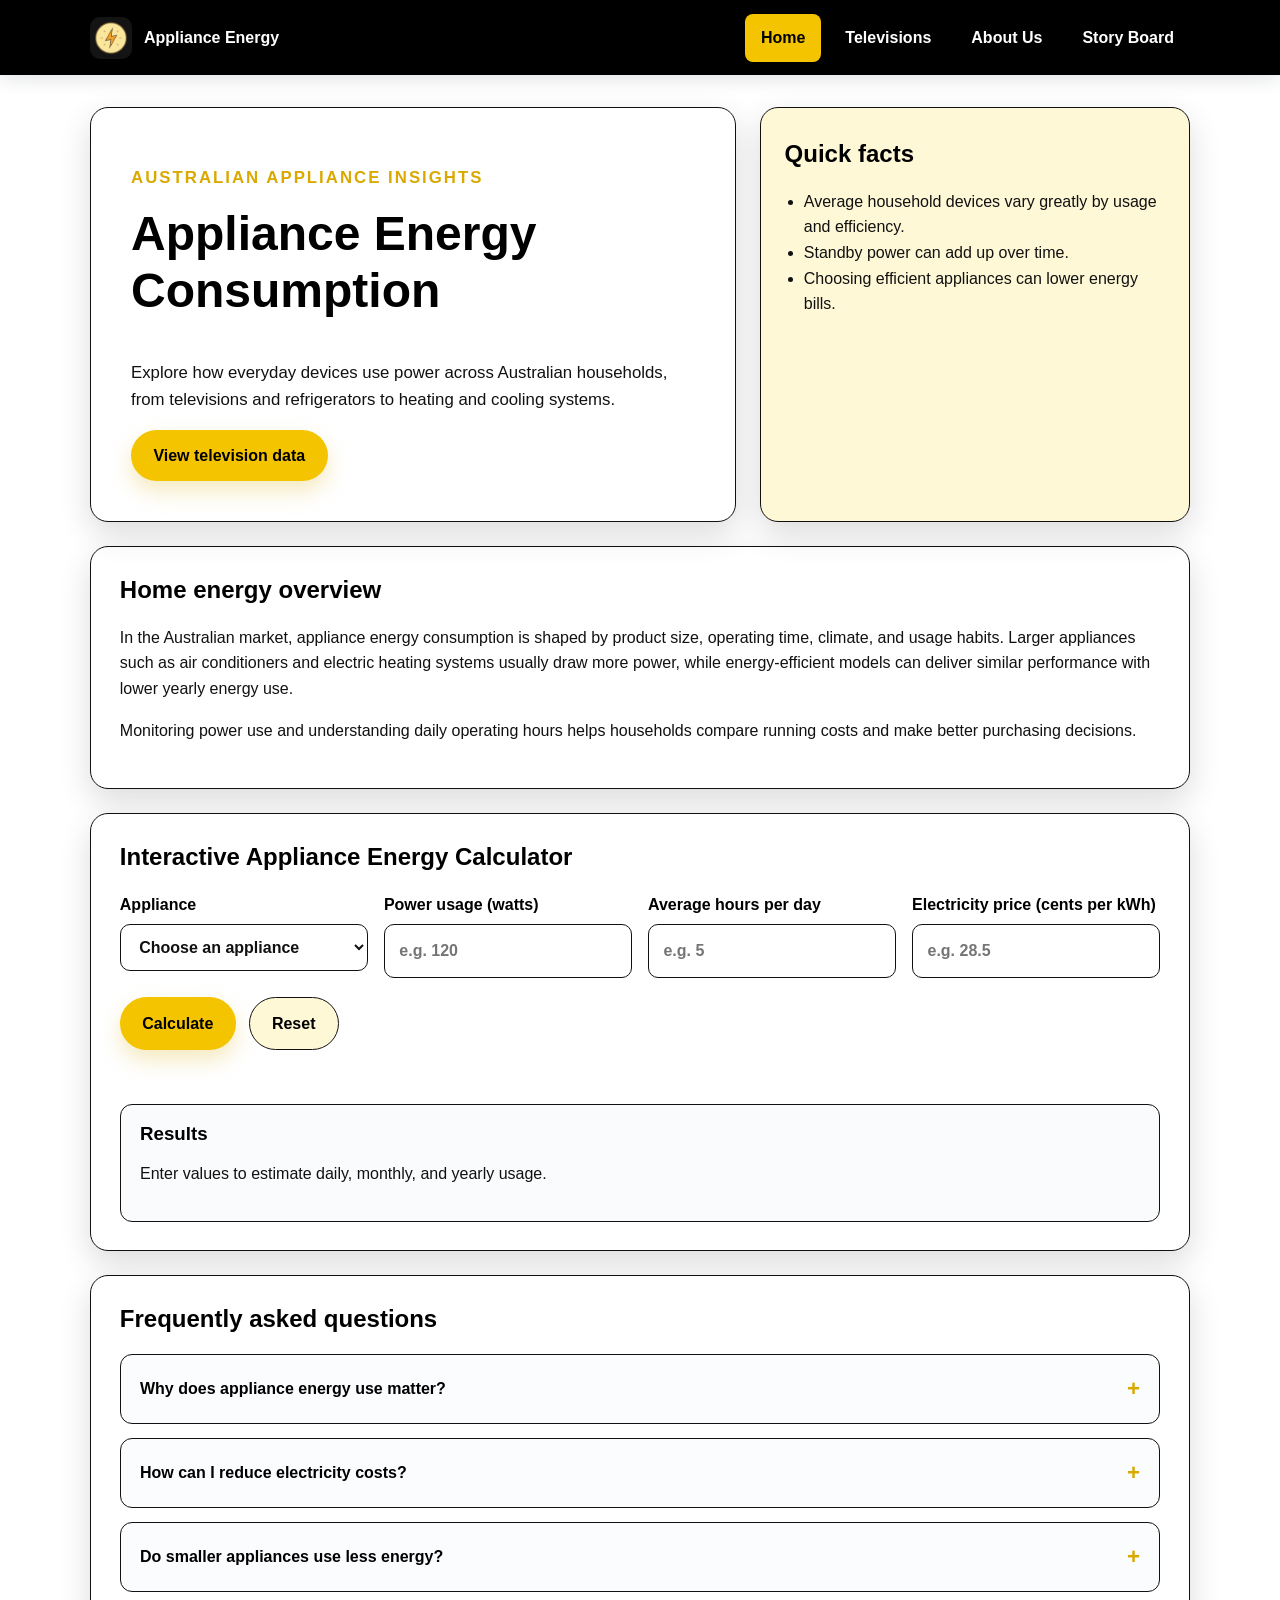
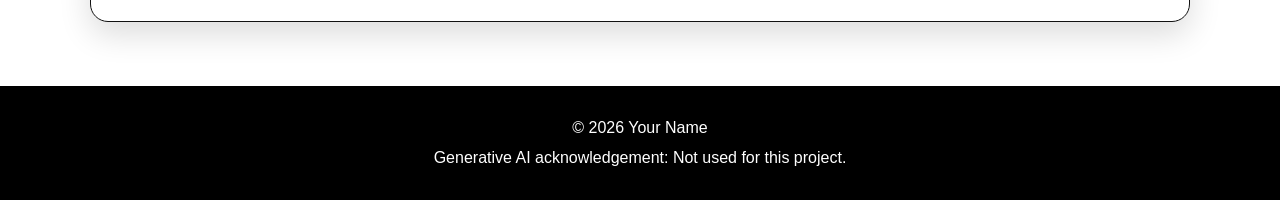
==== Exercise 0.2/index.html @ 7975d8e4 "push" ====
<!DOCTYPE html>
<html lang="en">
  <head>
    <meta charset="UTF-8" />
    <meta name="viewport" content="width=device-width, initial-scale=1.0" />
    <title>Appliance Energy Consumption Website | Home</title>
    <link rel="stylesheet" href="assets/css/styles.css" />
  </head>
  <body>
    <header class="site-header">
      <nav class="top-nav" aria-label="Primary navigation">
        <a class="brand" href="index.html" aria-label="Go to home page">
          <img src="PowerIcon.png" alt="Power logo" />
          <span>Appliance Energy</span>
        </a>
        <div class="nav-links">
          <a class="nav-link" href="index.html">Home</a>
          <a class="nav-link" href="televisions.html">Televisions</a>
          <a class="nav-link" href="about.html">About Us</a>
          <a class="nav-link" href="storyboard.html">Story Board</a>
        </div>
      </nav>
    </header>

    <main>
      <section class="hero">
        <div class="hero-copy">
          <p class="eyebrow">Australian appliance insights</p>
          <h1>Appliance Energy Consumption</h1>
          <p>
            Explore how everyday devices use power across Australian households,
            from televisions and refrigerators to heating and cooling systems.
          </p>
          <a class="button primary" href="televisions.html">View television data</a>
        </div>
        <div class="hero-panel">
          <h2>Quick facts</h2>
          <ul>
            <li>Average household devices vary greatly by usage and efficiency.</li>
            <li>Standby power can add up over time.</li>
            <li>Choosing efficient appliances can lower energy bills.</li>
          </ul>
        </div>
      </section>

      <section class="content-card">
        <h2>Home energy overview</h2>
        <p>
          In the Australian market, appliance energy consumption is shaped by product
          size, operating time, climate, and usage habits. Larger appliances such as
          air conditioners and electric heating systems usually draw more power, while
          energy-efficient models can deliver similar performance with lower yearly energy use.
        </p>
        <p>
          Monitoring power use and understanding daily operating hours helps households
          compare running costs and make better purchasing decisions.
        </p>
      </section>

      <section class="content-card calculator-card">
        <h2>Interactive Appliance Energy Calculator</h2>
        <form id="energy-form" novalidate>
          <div class="form-grid">
            <label>
              Appliance
              <select id="appliance" name="appliance">
                <option value="">Choose an appliance</option>
                <option value="60">Laptop</option>
                <option value="120">LED Television</option>
                <option value="180">Refrigerator</option>
                <option value="900">Air Conditioner</option>
                <option value="1500">Electric Heater</option>
              </select>
            </label>

            <label>
              Power usage (watts)
              <input id="watts" name="watts" type="number" min="1" step="1" placeholder="e.g. 120" />
            </label>

            <label>
              Average hours per day
              <input id="hours" name="hours" type="number" min="0.1" step="0.1" placeholder="e.g. 5" />
            </label>

            <label>
              Electricity price (cents per kWh)
              <input id="price" name="price" type="number" min="0.1" step="0.1" placeholder="e.g. 28.5" />
            </label>
          </div>

          <div class="form-actions">
            <button type="submit" class="button primary">Calculate</button>
            <button type="reset" class="button secondary">Reset</button>
          </div>
        </form>

        <div id="calc-message" class="calc-message" aria-live="polite"></div>

        <div id="calc-results" class="results-panel" aria-live="polite">
          <h3>Results</h3>
          <p>Enter values to estimate daily, monthly, and yearly usage.</p>
        </div>
      </section>

      <section class="content-card faq-section">
        <h2>Frequently asked questions</h2>

        <div class="faq-item">
          <button class="faq-question" type="button" aria-expanded="false">
            Why does appliance energy use matter?
          </button>
          <div class="faq-answer">
            <p>
              Energy use affects household running costs, carbon emissions, and comfort.
              Understanding how much power a device consumes helps people choose more efficient options.
            </p>
          </div>
        </div>

        <div class="faq-item">
          <button class="faq-question" type="button" aria-expanded="false">
            How can I reduce electricity costs?
          </button>
          <div class="faq-answer">
            <p>
              Reducing operating hours, prioritising energy-efficient appliances, and switching off standby devices can all decrease electricity use.
            </p>
          </div>
        </div>

        <div class="faq-item">
          <button class="faq-question" type="button" aria-expanded="false">
            Do smaller appliances use less energy?
          </button>
          <div class="faq-answer">
            <p>
              Not always. A small device can still consume significant energy if it runs for many hours each day, while a large appliance may be efficient when used sparingly.
            </p>
          </div>
        </div>
      </section>
    </main>

    <footer class="site-footer">
      <p>© <span id="year"></span> Your Name</p>
      <p>Generative AI acknowledgement: Not used for this project.</p>
    </footer>

    <script src="assets/js/main.js"></script>
  </body>
</html>
---- Exercise 0.2/assets/css/styles.css ----
:root {
  --navy: #111111;
  --navy-deep: #000000;
  --teal: #d9a900;
  --green: #f4c400;
  --sand: #fff8d6;
  --white: #ffffff;
  --orange: #f4c400;
  --orange-deep: #d9a900;
  --text: #111111;
  --line: #111111;
  --shadow: rgba(0, 0, 0, 0.14);
}

* {
  box-sizing: border-box;
}

html {
  scroll-behavior: smooth;
}

body {
  margin: 0;
  font-family: Arial, Helvetica, sans-serif;
  background: #ffffff;
  color: var(--text);
  line-height: 1.6;
}

a {
  text-decoration: none;
  color: inherit;
}

img {
  max-width: 100%;
  display: block;
}

main {
  width: min(1100px, calc(100% - 2rem));
  margin: 2rem auto 4rem;
}

.site-header {
  background: #000000;
  box-shadow: 0 4px 18px rgba(11, 31, 51, 0.12);
}

.top-nav {
  width: min(1100px, calc(100% - 2rem));
  margin: 0 auto;
  display: flex;
  align-items: center;
  justify-content: space-between;
  gap: 1rem;
  padding: 0.85rem 0;
}

.brand {
  display: inline-flex;
  align-items: center;
  gap: 0.75rem;
  font-weight: 700;
  color: var(--white);
  transition: opacity 0.2s ease;
}

.brand:hover,
.brand:focus-visible {
  opacity: 0.85;
}

.brand img {
  width: 42px;
  height: 42px;
  border-radius: 10px;
  background: rgba(255, 255, 255, 0.08);
  padding: 4px;
}

.nav-links {
  display: flex;
  gap: 0.5rem;
  flex-wrap: wrap;
}

.nav-link {
  color: var(--white);
  padding: 0.7rem 1rem;
  border-radius: 8px;
  font-weight: 600;
  transition: background-color 0.2s ease, transform 0.2s ease;
}

.nav-link:hover,
.nav-link:focus-visible {
  background: rgba(255, 255, 255, 0.12);
  transform: translateY(-1px);
}

.nav-link.active {
  background: var(--orange);
  color: #000000;
}

.hero {
  display: grid;
  grid-template-columns: 1.5fr 1fr;
  gap: 1.5rem;
  align-items: stretch;
  margin-bottom: 1.5rem;
}

.hero-copy,
.hero-panel,
.content-card {
  background: var(--white);
  border: 1px solid var(--line);
  border-radius: 18px;
  box-shadow: 0 12px 32px var(--shadow);
}

.hero-copy {
  padding: 2.5rem;
}

.eyebrow {
  text-transform: uppercase;
  letter-spacing: 0.12em;
  font-weight: 700;
  color: var(--teal);
  margin-bottom: 0.8rem;
  font-size: 0.74rem;
}

h1, h2, h3 {
  margin-top: 0;
  color: var(--navy-deep);
  line-height: 1.2;
}

h1 {
  font-size: clamp(2rem, 4vw, 3rem);
}

.hero-copy p {
  font-size: 1.05rem;
}

.button {
  display: inline-flex;
  align-items: center;
  justify-content: center;
  border: none;
  border-radius: 999px;
  padding: 0.8rem 1.4rem;
  font-weight: 700;
  cursor: pointer;
  transition: transform 0.2s ease, box-shadow 0.2s ease;
}

.button:hover,
.button:focus-visible {
  transform: translateY(-1px);
}

.button.primary {
  background: var(--orange);
  color: #000000;
  box-shadow: 0 10px 22px rgba(217, 169, 0, 0.26);
}

.button.secondary {
  background: var(--sand);
  color: var(--navy-deep);
  border: 1px solid var(--line);
}

.hero-panel {
  padding: 2rem 1.5rem;
  background: var(--sand);
}

.hero-panel ul,
.feature-list {
  margin: 1rem 0 0;
  padding-left: 1.2rem;
}

.content-card {
  padding: 1.8rem;
  margin-top: 1.5rem;
}

.form-grid {
  display: grid;
  grid-template-columns: repeat(auto-fit, minmax(220px, 1fr));
  gap: 1rem;
}

label {
  display: block;
  font-weight: 700;
  color: var(--navy-deep);
}

input,
select,
button {
  font: inherit;
}

input,
select {
  width: 100%;
  margin-top: 0.45rem;
  padding: 0.8rem 0.9rem;
  background: #ffffff;
  border: 1px solid var(--line);
  border-radius: 10px;
  color: var(--text);
}

input:focus,
select:focus {
  outline: 2px solid rgba(244, 196, 0, 0.45);
  border-color: var(--teal);
}

.form-actions {
  display: flex;
  gap: 0.8rem;
  flex-wrap: wrap;
  margin-top: 1.2rem;
}

.calc-message {
  min-height: 1.4rem;
  margin-top: 1rem;
  font-weight: 700;
}

.calc-message.error {
  color: var(--orange-deep);
}

.calc-message.success {
  color: var(--teal);
}

.results-panel {
  margin-top: 1rem;
  padding: 1.1rem 1.2rem;
  border: 1px solid var(--line);
  border-radius: 12px;
  background: #f9fbfc;
}

.results-panel h3 {
  margin-bottom: 0.5rem;
}

.result-row {
  display: flex;
  justify-content: space-between;
  gap: 1rem;
  padding: 0.55rem 0;
  border-bottom: 1px solid var(--line);
}

.result-row:last-child {
  border-bottom: none;
}

.faq-section {
  margin-top: 1.5rem;
}

.faq-item {
  border: 1px solid var(--line);
  border-radius: 12px;
  overflow: hidden;
  background: #fbfcfd;
  margin-top: 0.9rem;
}

.faq-question {
  width: 100%;
  display: flex;
  justify-content: space-between;
  align-items: center;
  border: none;
  background: transparent;
  text-align: left;
  font-size: 1rem;
  font-weight: 700;
  padding: 1rem 1.2rem;
  color: var(--navy-deep);
  cursor: pointer;
}

.faq-question::after {
  content: "+";
  font-size: 1.4rem;
  color: var(--teal);
}

.faq-question.active::after {
  content: "−";
}

.faq-answer {
  max-height: 0;
  overflow: hidden;
  transition: max-height 0.25s ease;
}

.faq-answer p {
  margin: 0;
  padding: 0 1.2rem 1rem;
}

.page-header {
  margin-bottom: 1rem;
}

.table-wrap {
  overflow-x: auto;
}

table {
  width: 100%;
  border-collapse: collapse;
  margin-top: 0.75rem;
}

th,
td {
  text-align: left;
  padding: 0.9rem 1rem;
  border-bottom: 1px solid var(--line);
}

th {
  background: var(--sand);
  color: var(--navy-deep);
}

.site-footer {
  background: #000000;
  color: var(--white);
  text-align: center;
  padding: 1.5rem 1rem;
}

.site-footer p {
  margin: 0.3rem 0;
}

.storyboard-grid {
  display: grid;
  grid-template-columns: repeat(auto-fit, minmax(240px, 1fr));
  gap: 1rem;
}

@media (max-width: 640px) {
  .top-nav {
    align-items: flex-start;
    flex-direction: column;
  }
}

@media (max-width: 760px) {
  .hero {
    grid-template-columns: 1fr;
  }

  .top-nav {
    flex-direction: column;
    align-items: flex-start;
    padding-top: 1rem;
    padding-bottom: 1rem;
  }

  .nav-links {
    width: 100%;
  }

  .nav-link {
    flex: 1 1 auto;
    text-align: center;
  }
}
/* --- Storyboard 纸张网格布局 --- */
.storyboard-grid {
  display: grid;
  /* 自动响应式：屏幕大时并排多张，屏幕小时自动换行 */
  grid-template-columns: repeat(auto-fit, minmax(260px, 1fr));
  gap: 30px;
  padding: 20px 0;
  align-items: start;
}

/* --- 纸张卡片 (Paper Card) 设计 --- */
.paper-card {
  background-color: #fdfbf7; /* 微微偏暖的纸张颜色 */
  padding: 30px 20px 20px 20px;
  position: relative;
  border-radius: 2px;
  /* 模拟纸张的立体阴影 */
  box-shadow: 
    0 4px 6px rgba(0, 0, 0, 0.05),
    0 10px 15px rgba(0, 0, 0, 0.03);
  border: 1px solid #eaeaea;
  transition: transform 0.3s ease, box-shadow 0.3s ease;
}

/* 顶部模拟透明胶带的视觉效果 */
.paper-card::before {
  content: '';
  position: absolute;
  top: -12px;
  left: 50%;
  transform: translateX(-50%);
  width: 70px;
  height: 25px;
  background-color: rgba(255, 255, 255, 0.5);
  border: 1px solid rgba(0, 0, 0, 0.1);
  box-shadow: 0 1px 3px rgba(0, 0, 0, 0.05);
}

/* 鼠标悬停时的浮动效果 */
.paper-card:hover {
  transform: translateY(-5px) rotate(-1deg);
  box-shadow: 
    0 8px 15px rgba(0, 0, 0, 0.1),
    0 15px 25px rgba(0, 0, 0, 0.05);
}

/* --- 卡片内部文字排版 --- */
.paper-card .step-number {
  position: absolute;
  top: 10px;
  left: 15px;
  font-size: 0.9rem;
  font-weight: bold;
  color: #ccc;
}

.paper-card h3 {
  font-size: 1.2rem;
  color: #2c3e50;
  margin: 10px 0;
  border-bottom: 2px dashed #e0e0e0; /* 虚线分割线 */
  padding-bottom: 8px;
  text-transform: uppercase;
}

.paper-card h4 {
  font-size: 1rem;
  color: #34495e;
  margin: 10px 0;
  font-weight: 600;
}

.paper-card p {
  font-size: 0.95rem;
  color: #555;
  line-height: 1.6;
  margin: 0;
}
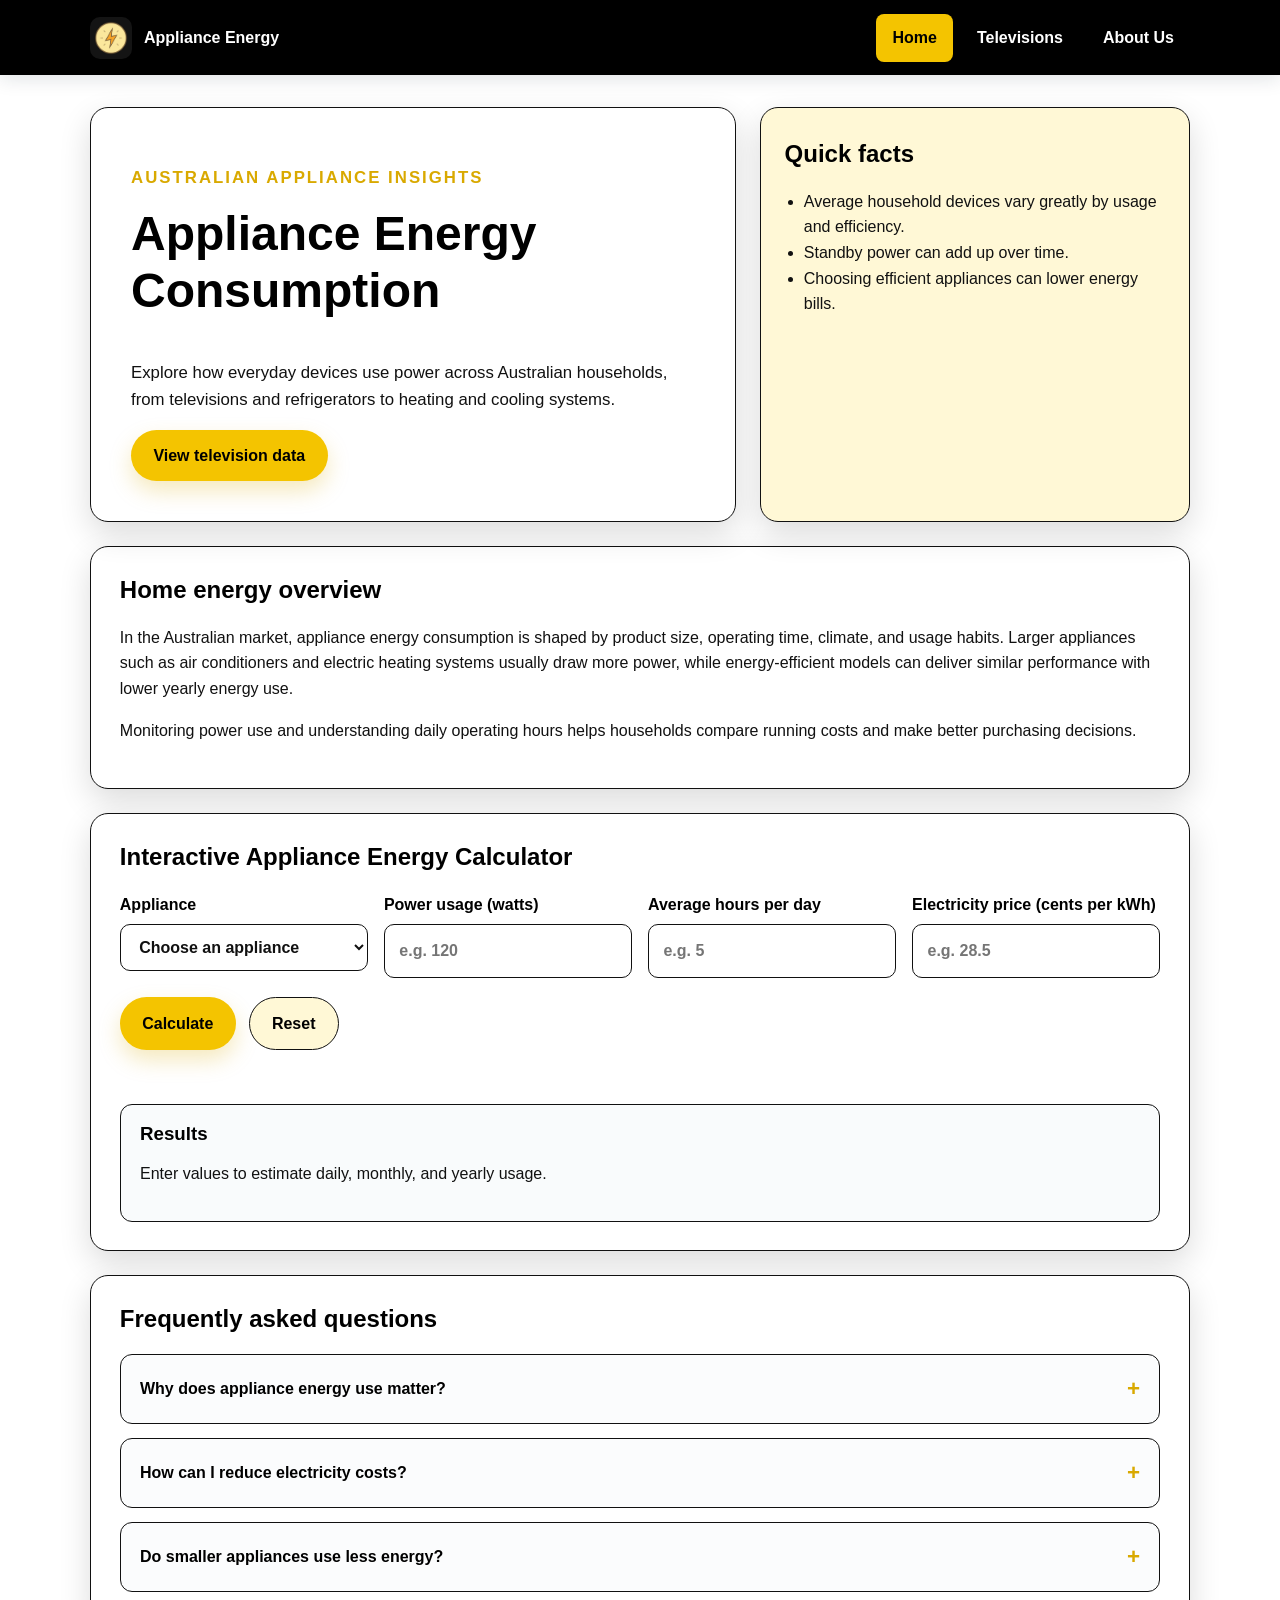
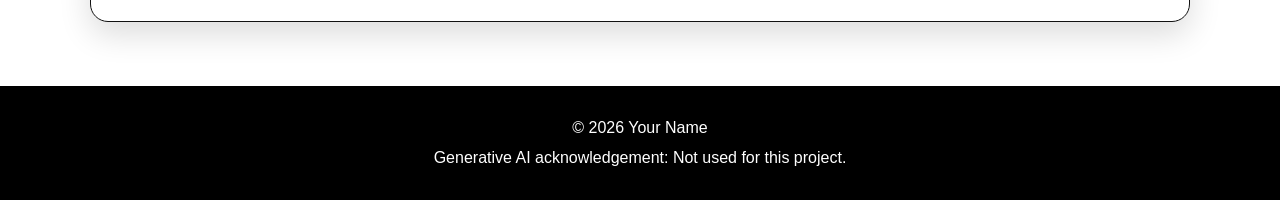
==== commit fcdaece7: "v2" ====
--- a/Exercise 0.2/index.html
+++ b/Exercise 0.2/index.html
@@ -17,7 +17,6 @@
           <a class="nav-link" href="index.html">Home</a>
           <a class="nav-link" href="televisions.html">Televisions</a>
           <a class="nav-link" href="about.html">About Us</a>
-          <a class="nav-link" href="storyboard.html">Story Board</a>
         </div>
       </nav>
     </header>
